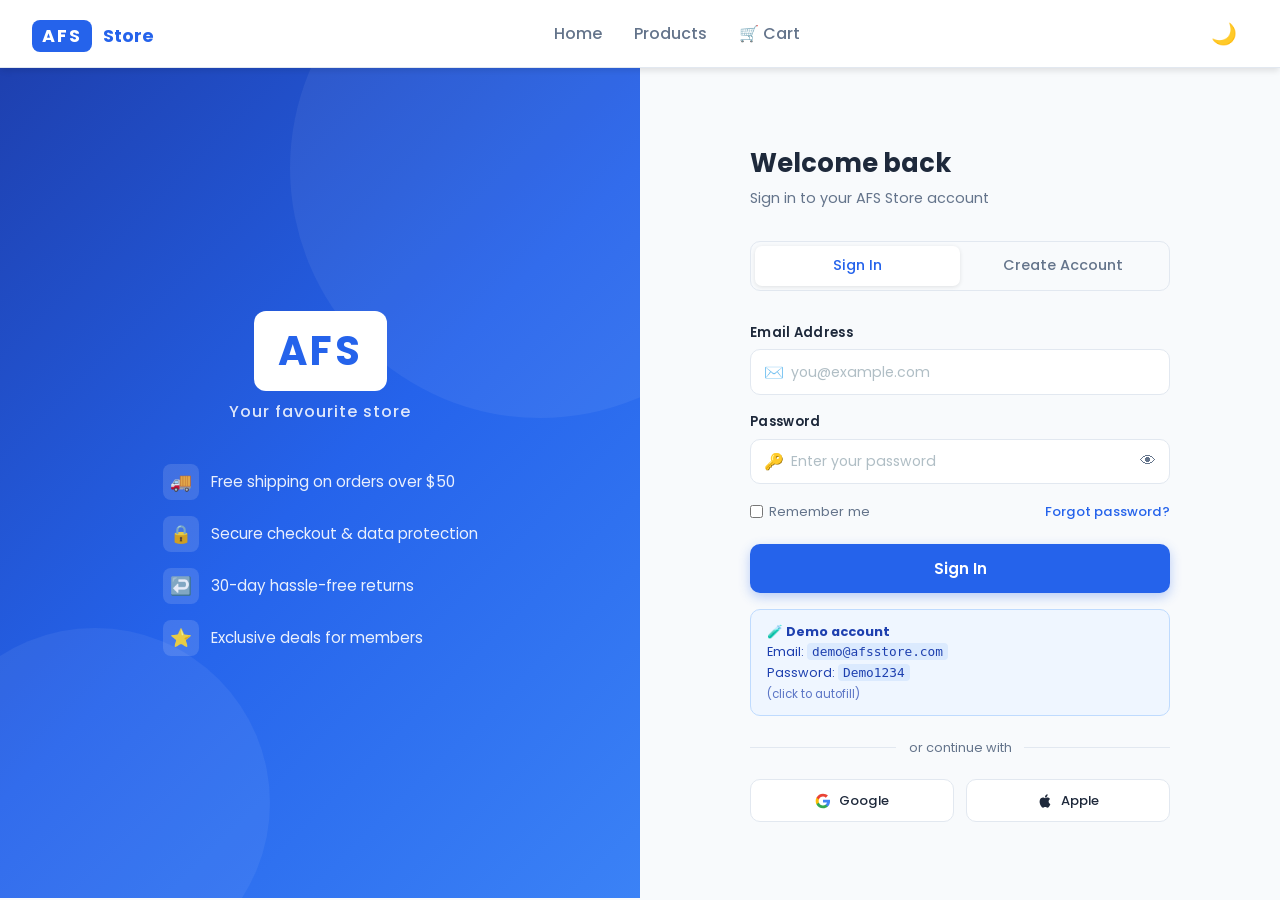
==== auth.html @ 29237c60 "feat: add auth page with login and register forms" ====
<!DOCTYPE html>
<html lang="en">
<head>
  <meta charset="UTF-8" />
  <meta name="viewport" content="width=device-width, initial-scale=1.0"/>
  <title>AFS Store — Sign In / Register</title>
  <link rel="stylesheet" href="css/style.css"/>
  <link rel="stylesheet" href="css/responsive.css"/>
  <link href="https://fonts.googleapis.com/css2?family=Poppins:wght@300;400;500;600;700&display=swap" rel="stylesheet"/>
  <style>
    /* ── Auth Page Layout ── */
    .auth-wrapper {
      min-height: calc(100vh - 70px);
      display: grid;
      grid-template-columns: 1fr 1fr;
      background: var(--background);
    }

    /* ── Left Panel ── */
    .auth-visual {
      background: linear-gradient(135deg, #1e40af 0%, #2563eb 50%, #3b82f6 100%);
      display: flex;
      flex-direction: column;
      align-items: center;
      justify-content: center;
      padding: 3rem;
      position: relative;
      overflow: hidden;
    }

    .auth-visual::before {
      content: '';
      position: absolute;
      width: 500px;
      height: 500px;
      border-radius: 50%;
      background: rgba(255,255,255,0.06);
      top: -150px;
      right: -150px;
    }

    .auth-visual::after {
      content: '';
      position: absolute;
      width: 350px;
      height: 350px;
      border-radius: 50%;
      background: rgba(255,255,255,0.06);
      bottom: -80px;
      left: -80px;
    }

    .auth-visual-content {
      position: relative;
      z-index: 1;
      text-align: center;
      color: white;
    }

    .auth-visual-logo {
      font-size: 2.5rem;
      font-weight: 700;
      letter-spacing: 3px;
      background: white;
      color: #2563eb;
      padding: 10px 24px;
      border-radius: 12px;
      display: inline-block;
      margin-bottom: 0.5rem;
    }

    .auth-visual-tagline {
      font-size: 1rem;
      font-weight: 500;
      opacity: 0.85;
      margin-bottom: 2.5rem;
      letter-spacing: 1px;
    }

    .auth-features {
      list-style: none;
      text-align: left;
      display: flex;
      flex-direction: column;
      gap: 1rem;
    }

    .auth-features li {
      display: flex;
      align-items: center;
      gap: 0.75rem;
      font-size: 0.95rem;
      opacity: 0.9;
    }

    .auth-features li span.icon {
      width: 36px;
      height: 36px;
      background: rgba(255,255,255,0.15);
      border-radius: 8px;
      display: flex;
      align-items: center;
      justify-content: center;
      font-size: 1.1rem;
      flex-shrink: 0;
    }

    /* ── Right Panel ── */
    .auth-form-panel {
      display: flex;
      align-items: center;
      justify-content: center;
      padding: 3rem 2rem;
    }

    .auth-card {
      width: 100%;
      max-width: 420px;
    }

    .auth-card h2 {
      font-size: 1.6rem;
      font-weight: 700;
      color: var(--text-primary);
      margin-bottom: 0.3rem;
    }

    .auth-card .subtitle {
      color: var(--text-secondary);
      font-size: 0.9rem;
      margin-bottom: 2rem;
    }

    /* ── Tabs ── */
    .auth-tabs {
      display: flex;
      background: var(--background);
      border-radius: 10px;
      padding: 4px;
      margin-bottom: 2rem;
      border: 1px solid var(--border);
    }

    .auth-tab {
      flex: 1;
      padding: 0.6rem 1rem;
      border: none;
      background: transparent;
      font-family: 'Poppins', sans-serif;
      font-size: 0.9rem;
      font-weight: 500;
      color: var(--text-secondary);
      cursor: pointer;
      border-radius: 7px;
      transition: all 0.2s ease;
    }

    .auth-tab.active {
      background: var(--surface);
      color: var(--primary);
      box-shadow: 0 1px 4px rgba(0,0,0,0.1);
    }

    /* ── Form ── */
    .auth-panel {
      display: none;
      animation: fadeUp 0.25s ease;
    }

    .auth-panel.active {
      display: block;
    }

    @keyframes fadeUp {
      from { opacity: 0; transform: translateY(8px); }
      to   { opacity: 1; transform: translateY(0); }
    }

    .form-row {
      display: grid;
      grid-template-columns: 1fr 1fr;
      gap: 1rem;
    }

    .form-group {
      margin-bottom: 1.1rem;
    }

    .form-group label {
      display: block;
      font-size: 0.82rem;
      font-weight: 600;
      color: var(--text-primary);
      margin-bottom: 0.4rem;
      letter-spacing: 0.3px;
    }

    .input-wrap {
      position: relative;
    }

    .input-wrap .input-icon {
      position: absolute;
      left: 0.9rem;
      top: 50%;
      transform: translateY(-50%);
      font-size: 1rem;
      pointer-events: none;
    }

    .input-wrap input {
      width: 100%;
      padding: 0.7rem 0.9rem 0.7rem 2.5rem;
      border: 1.5px solid var(--border);
      border-radius: 10px;
      font-family: 'Poppins', sans-serif;
      font-size: 0.88rem;
      color: var(--text-primary);
      background: var(--surface);
      transition: border-color 0.2s, box-shadow 0.2s;
      outline: none;
    }

    .input-wrap input:focus {
      border-color: var(--primary);
      box-shadow: 0 0 0 3px rgba(37,99,235,0.1);
    }

    .input-wrap input::placeholder {
      color: #b0bec5;
    }

    /* toggle password visibility */
    .toggle-pw {
      position: absolute;
      right: 0.9rem;
      top: 50%;
      transform: translateY(-50%);
      background: none;
      border: none;
      cursor: pointer;
      font-size: 1rem;
      color: var(--text-secondary);
      padding: 0;
      line-height: 1;
    }

    .form-options {
      display: flex;
      align-items: center;
      justify-content: space-between;
      margin-bottom: 1.4rem;
      font-size: 0.82rem;
    }

    .form-options label {
      display: flex;
      align-items: center;
      gap: 0.4rem;
      cursor: pointer;
      color: var(--text-secondary);
    }

    .form-options a {
      color: var(--primary);
      text-decoration: none;
      font-weight: 500;
    }

    .form-options a:hover {
      text-decoration: underline;
    }

    .btn-auth {
      width: 100%;
      padding: 0.8rem;
      background: var(--primary);
      color: white;
      border: none;
      border-radius: 10px;
      font-family: 'Poppins', sans-serif;
      font-size: 0.95rem;
      font-weight: 600;
      cursor: pointer;
      transition: background 0.2s, transform 0.1s, box-shadow 0.2s;
      box-shadow: 0 4px 12px rgba(37,99,235,0.3);
    }

    .btn-auth:hover {
      background: var(--primary-dark);
      box-shadow: 0 6px 18px rgba(37,99,235,0.4);
    }

    .btn-auth:active {
      transform: scale(0.98);
    }

    /* ── Divider ── */
    .divider {
      display: flex;
      align-items: center;
      gap: 0.8rem;
      margin: 1.4rem 0;
      color: var(--text-secondary);
      font-size: 0.8rem;
    }

    .divider::before,
    .divider::after {
      content: '';
      flex: 1;
      height: 1px;
      background: var(--border);
    }

    /* ── Social Buttons ── */
    .social-btns {
      display: grid;
      grid-template-columns: 1fr 1fr;
      gap: 0.75rem;
    }

    .btn-social {
      display: flex;
      align-items: center;
      justify-content: center;
      gap: 0.5rem;
      padding: 0.65rem;
      border: 1.5px solid var(--border);
      border-radius: 10px;
      background: var(--surface);
      font-family: 'Poppins', sans-serif;
      font-size: 0.82rem;
      font-weight: 500;
      color: var(--text-primary);
      cursor: pointer;
      transition: border-color 0.2s, background 0.2s;
    }

    .btn-social:hover {
      border-color: var(--primary);
      background: #eff6ff;
    }

    .btn-social img {
      width: 16px;
      height: 16px;
    }

    /* ── Terms ── */
    .terms-note {
      font-size: 0.75rem;
      color: var(--text-secondary);
      text-align: center;
      margin-top: 1.2rem;
      line-height: 1.5;
    }

    .terms-note a {
      color: var(--primary);
      text-decoration: none;
    }

    /* ── Password strength ── */
    .strength-bar {
      display: flex;
      gap: 4px;
      margin-top: 6px;
      height: 4px;
    }

    .strength-bar span {
      flex: 1;
      border-radius: 2px;
      background: var(--border);
      transition: background 0.3s;
    }

    .strength-label {
      font-size: 0.72rem;
      margin-top: 4px;
      color: var(--text-secondary);
    }

    /* ── Toast ── */
    .auth-toast {
      position: fixed;
      bottom: 2rem;
      left: 50%;
      transform: translateX(-50%) translateY(100px);
      background: var(--success);
      color: white;
      padding: 0.75rem 1.5rem;
      border-radius: 10px;
      font-size: 0.88rem;
      font-weight: 500;
      box-shadow: var(--shadow);
      transition: transform 0.35s cubic-bezier(.34,1.56,.64,1);
      z-index: 999;
      white-space: nowrap;
    }

    .auth-toast.show {
      transform: translateX(-50%) translateY(0);
    }

    /* ── Dark Mode ── */
    body.dark .auth-form-panel,
    body.dark .auth-card { background: transparent; }

    body.dark .input-wrap input {
      background: #1e293b;
      border-color: #334155;
      color: #e2e8f0;
    }

    body.dark .btn-social {
      background: #1e293b;
      border-color: #334155;
      color: #e2e8f0;
    }

    body.dark .btn-social:hover {
      background: #1e3a5f;
    }

    body.dark .auth-tabs {
      background: #1e293b;
      border-color: #334155;
    }

    body.dark .auth-tab.active {
      background: #0f172a;
    }

    /* ── Responsive ── */
    @media (max-width: 768px) {
      .auth-wrapper {
        grid-template-columns: 1fr;
      }

      .auth-visual {
        padding: 2rem;
        min-height: 200px;
      }

      .auth-features {
        display: none;
      }

      .auth-visual-tagline {
        margin-bottom: 0;
      }

      .form-row {
        grid-template-columns: 1fr;
      }
    }
  </style>
</head>

<body>
  <!-- Navbar -->
  <nav>
    <a href="index.html" class="nav-logo">
      <span style="background:#2563eb; color:white; padding:4px 10px; border-radius:8px; font-weight:700; font-size:1.1rem; letter-spacing:2px;">AFS</span>
      <span style="color:#2563eb; font-weight:700; font-size:1.1rem; margin-left:6px;">Store</span>
    </a>
    <ul class="nav-links">
      <li><a href="index.html">Home</a></li>
      <li><a href="products.html">Products</a></li>
      <li><a href="cart.html">🛒 Cart</a></li>
    </ul>
    <button class="dark-toggle" onclick="toggleDark()" style="background:none;border:none;font-size:1.3rem;cursor:pointer;">🌙</button>
  </nav>

  <div class="auth-wrapper">

    <!-- Left: Visual Panel -->
    <div class="auth-visual">
      <div class="auth-visual-content">
        <div class="auth-visual-logo">AFS</div>
        <p class="auth-visual-tagline">Your favourite store</p>
        <ul class="auth-features">
          <li>
            <span class="icon">🚚</span>
            Free shipping on orders over $50
          </li>
          <li>
            <span class="icon">🔒</span>
            Secure checkout & data protection
          </li>
          <li>
            <span class="icon">↩️</span>
            30-day hassle-free returns
          </li>
          <li>
            <span class="icon">⭐</span>
            Exclusive deals for members
          </li>
        </ul>
      </div>
    </div>

    <!-- Right: Form Panel -->
    <div class="auth-form-panel">
      <div class="auth-card">
        <h2 id="panel-title">Welcome back</h2>
        <p class="subtitle" id="panel-subtitle">Sign in to your AFS Store account</p>

        <!-- Tabs -->
        <div class="auth-tabs">
          <button class="auth-tab active" onclick="switchTab('login')">Sign In</button>
          <button class="auth-tab" onclick="switchTab('register')">Create Account</button>
        </div>

        <!-- ── Login Panel ── -->
        <div class="auth-panel active" id="panel-login">
          <div class="form-group">
            <label>Email Address</label>
            <div class="input-wrap">
              <span class="input-icon">✉️</span>
              <input type="email" id="login-email" placeholder="you@example.com" autocomplete="email"/>
            </div>
          </div>

          <div class="form-group">
            <label>Password</label>
            <div class="input-wrap">
              <span class="input-icon">🔑</span>
              <input type="password" id="login-password" placeholder="Enter your password" autocomplete="current-password"/>
              <button class="toggle-pw" onclick="togglePassword('login-password', this)" type="button">👁</button>
            </div>
          </div>

          <div class="form-options">
            <label>
              <input type="checkbox" style="accent-color: var(--primary);"/>
              Remember me
            </label>
            <a href="#">Forgot password?</a>
          </div>

          <button class="btn-auth" onclick="handleLogin()">Sign In</button>

          <!-- Demo hint -->
          <div style="margin-top:1rem; padding:0.75rem 1rem; background:#eff6ff; border:1px solid #bfdbfe; border-radius:10px; font-size:0.8rem; color:#1e40af; line-height:1.6;">
            <strong>🧪 Demo account</strong><br/>
            Email: <code onclick="document.getElementById('login-email').value='demo@afsstore.com'" style="cursor:pointer; background:#dbeafe; padding:1px 5px; border-radius:4px;">demo@afsstore.com</code><br/>
            Password: <code onclick="document.getElementById('login-password').value='Demo1234'" style="cursor:pointer; background:#dbeafe; padding:1px 5px; border-radius:4px;">Demo1234</code>
            <span style="font-size:0.72rem; opacity:0.7; display:block; margin-top:2px;">(click to autofill)</span>
          </div>

          <div class="divider">or continue with</div>

          <div class="social-btns">
            <button class="btn-social" onclick="showToast('Google login coming soon!')">
              <svg width="16" height="16" viewBox="0 0 24 24"><path fill="#4285F4" d="M22.56 12.25c0-.78-.07-1.53-.2-2.25H12v4.26h5.92c-.26 1.37-1.04 2.53-2.21 3.31v2.77h3.57c2.08-1.92 3.28-4.74 3.28-8.09z"/><path fill="#34A853" d="M12 23c2.97 0 5.46-.98 7.28-2.66l-3.57-2.77c-.98.66-2.23 1.06-3.71 1.06-2.86 0-5.29-1.93-6.16-4.53H2.18v2.84C3.99 20.53 7.7 23 12 23z"/><path fill="#FBBC05" d="M5.84 14.09c-.22-.66-.35-1.36-.35-2.09s.13-1.43.35-2.09V7.07H2.18C1.43 8.55 1 10.22 1 12s.43 3.45 1.18 4.93l3.66-2.84z"/><path fill="#EA4335" d="M12 5.38c1.62 0 3.06.56 4.21 1.64l3.15-3.15C17.45 2.09 14.97 1 12 1 7.7 1 3.99 3.47 2.18 7.07l3.66 2.84c.87-2.6 3.3-4.53 6.16-4.53z"/></svg>
              Google
            </button>
            <button class="btn-social" onclick="showToast('Apple login coming soon!')">
              <svg width="16" height="16" viewBox="0 0 24 24" fill="currentColor"><path d="M18.71 19.5c-.83 1.24-1.71 2.45-3.05 2.47-1.34.03-1.77-.79-3.29-.79-1.53 0-2 .77-3.27.82-1.31.05-2.3-1.32-3.14-2.53C4.25 17 2.94 12.45 4.7 9.39c.87-1.52 2.43-2.48 4.12-2.51 1.28-.02 2.5.87 3.29.87.78 0 2.26-1.07 3.8-.91.65.03 2.47.26 3.64 1.98-.09.06-2.17 1.28-2.15 3.81.03 3.02 2.65 4.03 2.68 4.04-.03.07-.42 1.44-1.38 2.83M13 3.5c.73-.83 1.94-1.46 2.94-1.5.13 1.17-.34 2.35-1.04 3.19-.69.85-1.83 1.51-2.95 1.42-.15-1.15.41-2.35 1.05-3.11z"/></svg>
              Apple
            </button>
          </div>
        </div>

        <!-- ── Register Panel ── -->
        <div class="auth-panel" id="panel-register">
          <div class="form-row">
            <div class="form-group">
              <label>First Name</label>
              <div class="input-wrap">
                <span class="input-icon">👤</span>
                <input type="text" id="reg-firstname" placeholder="John" autocomplete="given-name"/>
              </div>
            </div>
            <div class="form-group">
              <label>Last Name</label>
              <div class="input-wrap">
                <span class="input-icon">👤</span>
                <input type="text" id="reg-lastname" placeholder="Doe" autocomplete="family-name"/>
              </div>
            </div>
          </div>

          <div class="form-group">
            <label>Email Address</label>
            <div class="input-wrap">
              <span class="input-icon">✉️</span>
              <input type="email" id="reg-email" placeholder="you@example.com" autocomplete="email"/>
            </div>
          </div>

          <div class="form-group">
            <label>Password</label>
            <div class="input-wrap">
              <span class="input-icon">🔑</span>
              <input type="password" id="reg-password" placeholder="At least 8 characters" oninput="checkStrength(this.value)" autocomplete="new-password"/>
              <button class="toggle-pw" onclick="togglePassword('reg-password', this)" type="button">👁</button>
            </div>
            <div class="strength-bar">
              <span id="s1"></span><span id="s2"></span><span id="s3"></span><span id="s4"></span>
            </div>
            <div class="strength-label" id="strength-label"></div>
          </div>

          <div class="form-group">
            <label>Confirm Password</label>
            <div class="input-wrap">
              <span class="input-icon">🔐</span>
              <input type="password" id="reg-confirm" placeholder="Repeat your password" autocomplete="new-password"/>
              <button class="toggle-pw" onclick="togglePassword('reg-confirm', this)" type="button">👁</button>
            </div>
          </div>

          <button class="btn-auth" onclick="handleRegister()">Create Account</button>

          <p class="terms-note">
            By creating an account you agree to our
            <a href="#">Terms of Service</a> and <a href="#">Privacy Policy</a>.
          </p>
        </div>

      </div>
    </div>
  </div>

  <!-- Toast -->
  <div class="auth-toast" id="auth-toast"></div>

  <script>
    // ── Dark mode ──
    function toggleDark() {
      document.body.classList.toggle('dark');
      const btn = document.querySelector('.dark-toggle');
      btn.textContent = document.body.classList.contains('dark') ? '☀️' : '🌙';
      localStorage.setItem('darkMode', document.body.classList.contains('dark'));
    }
    if (localStorage.getItem('darkMode') === 'true') {
      document.body.classList.add('dark');
      document.querySelector('.dark-toggle').textContent = '☀️';
    }

    // ── Tab switching ──
    function switchTab(tab) {
      document.querySelectorAll('.auth-tab').forEach((t, i) => {
        t.classList.toggle('active', (i === 0) === (tab === 'login'));
      });
      document.getElementById('panel-login').classList.toggle('active', tab === 'login');
      document.getElementById('panel-register').classList.toggle('active', tab === 'register');
      document.getElementById('panel-title').textContent = tab === 'login' ? 'Welcome back' : 'Create account';
      document.getElementById('panel-subtitle').textContent = tab === 'login'
        ? 'Sign in to your AFS Store account'
        : 'Join thousands of happy shoppers';
    }

    // ── Toggle password visibility ──
    function togglePassword(inputId, btn) {
      const input = document.getElementById(inputId);
      const isHidden = input.type === 'password';
      input.type = isHidden ? 'text' : 'password';
      btn.textContent = isHidden ? '🙈' : '👁';
    }

    // ── Password strength ──
    function checkStrength(val) {
      const bars = [document.getElementById('s1'), document.getElementById('s2'),
                    document.getElementById('s3'), document.getElementById('s4')];
      const label = document.getElementById('strength-label');
      bars.forEach(b => b.style.background = 'var(--border)');

      let score = 0;
      if (val.length >= 8)           score++;
      if (/[A-Z]/.test(val))         score++;
      if (/[0-9]/.test(val))         score++;
      if (/[^A-Za-z0-9]/.test(val))  score++;

      const colors = ['#ef4444','#f59e0b','#3b82f6','#10b981'];
      const labels = ['Weak','Fair','Good','Strong'];
      for (let i = 0; i < score; i++) bars[i].style.background = colors[score - 1];
      label.textContent = val.length ? labels[score - 1] || '' : '';
      label.style.color = score > 0 ? colors[score - 1] : 'var(--text-secondary)';
    }

    // ── Demo credentials ──
    const DEMO_USER = { email: 'demo@afsstore.com', password: 'Demo1234' };

    // ── Login handler ──
    function handleLogin() {
      const email = document.getElementById('login-email').value.trim();
      const password = document.getElementById('login-password').value;
      if (!email || !password) { showToast('Please fill in all fields.', 'error'); return; }
      if (!email.includes('@')) { showToast('Please enter a valid email.', 'error'); return; }
      if (email !== DEMO_USER.email || password !== DEMO_USER.password) {
        showToast('❌ Invalid email or password.', 'error'); return;
      }
      showToast('✅ Signed in successfully! Redirecting…');
      setTimeout(() => window.location.href = 'index.html', 1800);
    }

    // ── Register handler ──
    function handleRegister() {
      const first    = document.getElementById('reg-firstname').value.trim();
      const last     = document.getElementById('reg-lastname').value.trim();
      const email    = document.getElementById('reg-email').value.trim();
      const password = document.getElementById('reg-password').value;
      const confirm  = document.getElementById('reg-confirm').value;
      if (!first || !last || !email || !password || !confirm) { showToast('Please fill in all fields.', 'error'); return; }
      if (!email.includes('@')) { showToast('Please enter a valid email.', 'error'); return; }
      if (password.length < 8) { showToast('Password must be at least 8 characters.', 'error'); return; }
      if (password !== confirm) { showToast('Passwords do not match.', 'error'); return; }
      showToast(`🎉 Welcome, ${first}! Account created.`);
      setTimeout(() => window.location.href = 'index.html', 1800);
    }

    // ── Toast ──
    function showToast(msg, type = 'success') {
      const t = document.getElementById('auth-toast');
      t.textContent = msg;
      t.style.background = type === 'error' ? 'var(--danger)' : 'var(--success)';
      t.classList.add('show');
      setTimeout(() => t.classList.remove('show'), 2800);
    }
  </script>
</body>
</html>
---- css/style.css ----
@import url('https://fonts.googleapis.com/css2?family=Poppins:wght@300;400;500;600;700&display=swap');

* {
  margin: 0;
  padding: 0;
  box-sizing: border-box;
}

:root {
  --primary: #2563eb;
  --primary-dark: #1d4ed8;
  --secondary: #f59e0b;
  --background: #f8fafc;
  --surface: #ffffff;
  --text-primary: #1e293b;
  --text-secondary: #64748b;
  --border: #e2e8f0;
  --success: #10b981;
  --danger: #ef4444;
  --shadow: 0 4px 6px -1px rgba(0,0,0,0.1);
  --radius: 12px;
}

body {
  font-family: 'Poppins', sans-serif;
  background: var(--background);
  color: var(--text-primary);
}

/* ── Navbar ── */
nav {
  background: var(--surface);
  border-bottom: 1px solid var(--border);
  padding: 1rem 2rem;
  display: flex;
  align-items: center;
  justify-content: space-between;
  position: sticky;
  top: 0;
  z-index: 100;
  box-shadow: var(--shadow);
}

.nav-logo {
  font-size: 1.5rem;
  font-weight: 700;
  color: var(--primary);
  text-decoration: none;
}

.nav-links {
  display: flex;
  gap: 2rem;
  list-style: none;
}

.nav-links a {
  text-decoration: none;
  color: var(--text-secondary);
  font-weight: 500;
  transition: color 0.2s;
}

.nav-links a:hover {
  color: var(--primary);
}

.nav-links a.active {
  color: var(--primary);
  font-weight: 600;
}

.nav-right {
  display: flex;
  align-items: center;
  gap: 1rem;
}

.cart-icon {
  position: relative;
  cursor: pointer;
  font-size: 1.4rem;
  color: var(--text-primary);
  text-decoration: none;
}

.cart-count {
  position: absolute;
  top: -8px;
  right: -8px;
  background: var(--danger);
  color: white;
  font-size: 0.65rem;
  font-weight: 700;
  width: 18px;
  height: 18px;
  border-radius: 50%;
  display: flex;
  align-items: center;
  justify-content: center;
}

/* ── Hero ── */
.hero {
  background: linear-gradient(135deg, var(--primary) 0%, var(--primary-dark) 100%);
  color: white;
  padding: 5rem 2rem;
  text-align: center;
}

.hero h1 {
  font-size: 3rem;
  font-weight: 700;
  margin-bottom: 1rem;
}

.hero p {
  font-size: 1.2rem;
  opacity: 0.9;
  margin-bottom: 2rem;
}

/* ── Buttons ── */
.btn {
  display: inline-block;
  padding: 0.75rem 2rem;
  border-radius: var(--radius);
  font-weight: 600;
  font-size: 1rem;
  cursor: pointer;
  border: none;
  transition: all 0.2s;
  text-decoration: none;
}

.btn-primary {
  background: var(--secondary);
  color: white;
}

.btn-primary:hover {
  background: #d97706;
  transform: translateY(-2px);
}

.btn-outline {
  background: transparent;
  color: white;
  border: 2px solid white;
  margin-left: 1rem;
}

.btn-outline:hover {
  background: white;
  color: var(--primary);
}

/* ── Product Card ── */
.product-card {
  background: var(--surface);
  border-radius: var(--radius);
  border: 1px solid var(--border);
  overflow: hidden;
  transition: transform 0.2s, box-shadow 0.2s;
  animation: fadeIn 0.4s ease forwards;
}

.product-card:hover {
  transform: translateY(-4px);
  box-shadow: 0 12px 24px rgba(0,0,0,0.12);
}

.product-card img {
  width: 100%;
  height: 200px;
  object-fit: cover;
}

.product-info {
  padding: 1rem;
}

.product-name {
  font-weight: 600;
  font-size: 0.95rem;
  margin-bottom: 0.25rem;
}

.product-desc {
  font-size: 0.8rem;
  color: var(--text-secondary);
  margin-bottom: 0.75rem;
}

.product-footer {
  display: flex;
  align-items: center;
  justify-content: space-between;
}

.product-price {
  font-size: 1.1rem;
  font-weight: 700;
  color: var(--primary);
}

.btn-add {
  background: var(--primary);
  color: white;
  border: none;
  padding: 0.4rem 1rem;
  border-radius: 8px;
  font-size: 0.85rem;
  font-weight: 600;
  cursor: pointer;
  transition: background 0.2s;
}

.btn-add:hover {
  background: var(--primary-dark);
}

/* ── Toast ── */
.toast {
  position: fixed;
  bottom: 2rem;
  right: 2rem;
  background: var(--success);
  color: white;
  padding: 0.75rem 1.5rem;
  border-radius: var(--radius);
  font-weight: 500;
  opacity: 0;
  transform: translateY(20px);
  transition: all 0.3s;
  z-index: 999;
}

.toast.show {
  opacity: 1;
  transform: translateY(0);
}

/* ── Footer ── */
footer {
  background: var(--text-primary);
  color: white;
  text-align: center;
  padding: 2rem;
  margin-top: 4rem;
  font-size: 0.9rem;
  opacity: 0.9;
}

/* ── Animations ── */
html {
  scroll-behavior: smooth;
}

@keyframes fadeIn {
  from { opacity: 0; transform: translateY(20px); }
  to   { opacity: 1; transform: translateY(0); }
}

/* ── Hamburger Menu ── */
.hamburger {
  display: none;
  flex-direction: column;
  gap: 5px;
  cursor: pointer;
  background: none;
  border: none;
  padding: 0.25rem;
}

.hamburger span {
  display: block;
  width: 24px;
  height: 2px;
  background: var(--text-primary);
  border-radius: 2px;
  transition: all 0.3s;
}

@media (max-width: 768px) {
  .hamburger {
    display: flex;
  }

  .nav-links {
    display: none;
    position: absolute;
    top: 64px;
    left: 0;
    right: 0;
    background: var(--surface);
    flex-direction: column;
    padding: 1rem 2rem;
    border-bottom: 1px solid var(--border);
    box-shadow: var(--shadow);
    gap: 1rem;
    z-index: 99;
  }

  .nav-links.open {
    display: flex;
  }
}
/* ── Dark Mode ── */
body.dark {
  --primary: #60a5fa;
  --primary-dark: #3b82f6;
  --background: #0f172a;
  --surface: #1e293b;
  --text-primary: #f1f5f9;
  --text-secondary: #94a3b8;
  --border: #334155;
  --shadow: 0 4px 6px -1px rgba(0,0,0,0.4);
}

/* Dark mode toggle button */
.dark-toggle {
  background: none;
  border: 1px solid var(--border);
  color: var(--text-primary);
  padding: 0.3rem 0.7rem;
  border-radius: 8px;
  cursor: pointer;
  font-size: 1rem;
  transition: all 0.2s;
}

.dark-toggle:hover {
  background: var(--border);
}
---- css/responsive.css ----
/* ── Responsive CSS ──
   Mobile-first media queries for all screen sizes */

/* ── Tablet (max 768px) ── */
@media (max-width: 768px) {

  /* Hide nav links on tablet and mobile */
  .nav-links {
    display: none;
  }

  /* Hero section smaller on mobile */
  .hero h1 {
    font-size: 2rem;
  }

  .hero p {
    font-size: 1rem;
  }

  /* Stack hero buttons vertically */
  .btn-outline {
    margin-left: 0;
    margin-top: 0.5rem;
  }
}

/* ── Mobile (max 480px) ── */
@media (max-width: 480px) {

  /* Smaller navbar padding */
  nav {
    padding: 0.75rem 1rem;
  }

  /* Smaller logo */
  .nav-logo {
    font-size: 1.2rem;
  }

  /* Hero full padding adjustment */
  .hero {
    padding: 3rem 1rem;
  }

  .hero h1 {
    font-size: 1.6rem;
  }

  /* Single column product grid on mobile */
  #product-grid {
    grid-template-columns: 1fr 1fr;
  }

  /* Full width buttons on mobile */
  .btn {
    display: block;
    width: 100%;
    text-align: center;
    margin-left: 0;
    margin-top: 0.5rem;
  }

  /* Cart items stack on mobile */
  .cart-item-card {
    flex-direction: column;
    align-items: flex-start;
  }
}
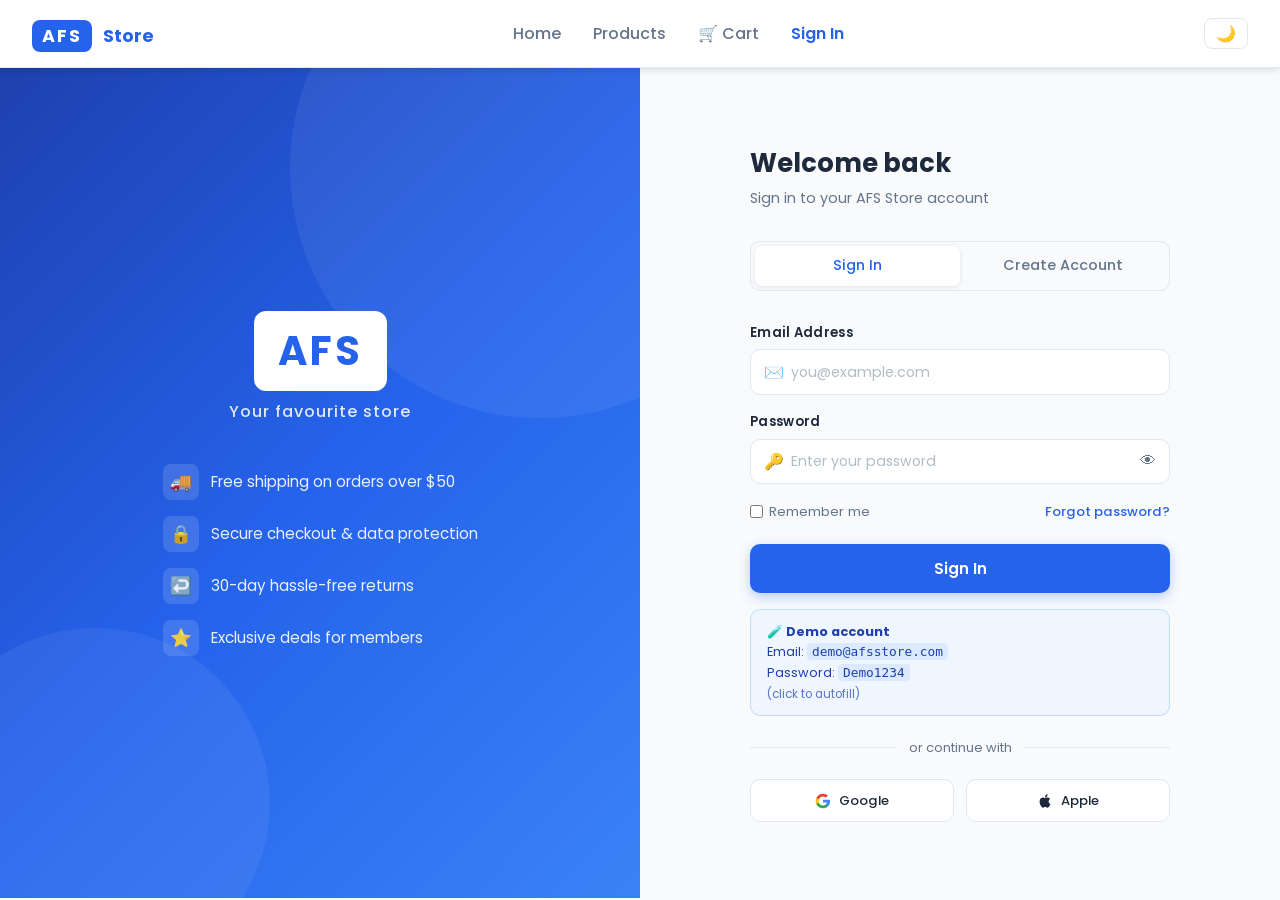
==== commit 2552285d: "refactor(auth): split inline styles and scripts into auth.js and style.css" ====
--- a/auth.html
+++ b/auth.html
@@ -6,460 +6,9 @@
   <title>AFS Store — Sign In / Register</title>
   <link rel="stylesheet" href="css/style.css"/>
   <link rel="stylesheet" href="css/responsive.css"/>
-  <link href="https://fonts.googleapis.com/css2?family=Poppins:wght@300;400;500;600;700&display=swap" rel="stylesheet"/>
-  <style>
-    /* ── Auth Page Layout ── */
-    .auth-wrapper {
-      min-height: calc(100vh - 70px);
-      display: grid;
-      grid-template-columns: 1fr 1fr;
-      background: var(--background);
-    }
+</head>
+<body>
 
-    /* ── Left Panel ── */
-    .auth-visual {
-      background: linear-gradient(135deg, #1e40af 0%, #2563eb 50%, #3b82f6 100%);
-      display: flex;
-      flex-direction: column;
-      align-items: center;
-      justify-content: center;
-      padding: 3rem;
-      position: relative;
-      overflow: hidden;
-    }
-
-    .auth-visual::before {
-      content: '';
-      position: absolute;
-      width: 500px;
-      height: 500px;
-      border-radius: 50%;
-      background: rgba(255,255,255,0.06);
-      top: -150px;
-      right: -150px;
-    }
-
-    .auth-visual::after {
-      content: '';
-      position: absolute;
-      width: 350px;
-      height: 350px;
-      border-radius: 50%;
-      background: rgba(255,255,255,0.06);
-      bottom: -80px;
-      left: -80px;
-    }
-
-    .auth-visual-content {
-      position: relative;
-      z-index: 1;
-      text-align: center;
-      color: white;
-    }
-
-    .auth-visual-logo {
-      font-size: 2.5rem;
-      font-weight: 700;
-      letter-spacing: 3px;
-      background: white;
-      color: #2563eb;
-      padding: 10px 24px;
-      border-radius: 12px;
-      display: inline-block;
-      margin-bottom: 0.5rem;
-    }
-
-    .auth-visual-tagline {
-      font-size: 1rem;
-      font-weight: 500;
-      opacity: 0.85;
-      margin-bottom: 2.5rem;
-      letter-spacing: 1px;
-    }
-
-    .auth-features {
-      list-style: none;
-      text-align: left;
-      display: flex;
-      flex-direction: column;
-      gap: 1rem;
-    }
-
-    .auth-features li {
-      display: flex;
-      align-items: center;
-      gap: 0.75rem;
-      font-size: 0.95rem;
-      opacity: 0.9;
-    }
-
-    .auth-features li span.icon {
-      width: 36px;
-      height: 36px;
-      background: rgba(255,255,255,0.15);
-      border-radius: 8px;
-      display: flex;
-      align-items: center;
-      justify-content: center;
-      font-size: 1.1rem;
-      flex-shrink: 0;
-    }
-
-    /* ── Right Panel ── */
-    .auth-form-panel {
-      display: flex;
-      align-items: center;
-      justify-content: center;
-      padding: 3rem 2rem;
-    }
-
-    .auth-card {
-      width: 100%;
-      max-width: 420px;
-    }
-
-    .auth-card h2 {
-      font-size: 1.6rem;
-      font-weight: 700;
-      color: var(--text-primary);
-      margin-bottom: 0.3rem;
-    }
-
-    .auth-card .subtitle {
-      color: var(--text-secondary);
-      font-size: 0.9rem;
-      margin-bottom: 2rem;
-    }
-
-    /* ── Tabs ── */
-    .auth-tabs {
-      display: flex;
-      background: var(--background);
-      border-radius: 10px;
-      padding: 4px;
-      margin-bottom: 2rem;
-      border: 1px solid var(--border);
-    }
-
-    .auth-tab {
-      flex: 1;
-      padding: 0.6rem 1rem;
-      border: none;
-      background: transparent;
-      font-family: 'Poppins', sans-serif;
-      font-size: 0.9rem;
-      font-weight: 500;
-      color: var(--text-secondary);
-      cursor: pointer;
-      border-radius: 7px;
-      transition: all 0.2s ease;
-    }
-
-    .auth-tab.active {
-      background: var(--surface);
-      color: var(--primary);
-      box-shadow: 0 1px 4px rgba(0,0,0,0.1);
-    }
-
-    /* ── Form ── */
-    .auth-panel {
-      display: none;
-      animation: fadeUp 0.25s ease;
-    }
-
-    .auth-panel.active {
-      display: block;
-    }
-
-    @keyframes fadeUp {
-      from { opacity: 0; transform: translateY(8px); }
-      to   { opacity: 1; transform: translateY(0); }
-    }
-
-    .form-row {
-      display: grid;
-      grid-template-columns: 1fr 1fr;
-      gap: 1rem;
-    }
-
-    .form-group {
-      margin-bottom: 1.1rem;
-    }
-
-    .form-group label {
-      display: block;
-      font-size: 0.82rem;
-      font-weight: 600;
-      color: var(--text-primary);
-      margin-bottom: 0.4rem;
-      letter-spacing: 0.3px;
-    }
-
-    .input-wrap {
-      position: relative;
-    }
-
-    .input-wrap .input-icon {
-      position: absolute;
-      left: 0.9rem;
-      top: 50%;
-      transform: translateY(-50%);
-      font-size: 1rem;
-      pointer-events: none;
-    }
-
-    .input-wrap input {
-      width: 100%;
-      padding: 0.7rem 0.9rem 0.7rem 2.5rem;
-      border: 1.5px solid var(--border);
-      border-radius: 10px;
-      font-family: 'Poppins', sans-serif;
-      font-size: 0.88rem;
-      color: var(--text-primary);
-      background: var(--surface);
-      transition: border-color 0.2s, box-shadow 0.2s;
-      outline: none;
-    }
-
-    .input-wrap input:focus {
-      border-color: var(--primary);
-      box-shadow: 0 0 0 3px rgba(37,99,235,0.1);
-    }
-
-    .input-wrap input::placeholder {
-      color: #b0bec5;
-    }
-
-    /* toggle password visibility */
-    .toggle-pw {
-      position: absolute;
-      right: 0.9rem;
-      top: 50%;
-      transform: translateY(-50%);
-      background: none;
-      border: none;
-      cursor: pointer;
-      font-size: 1rem;
-      color: var(--text-secondary);
-      padding: 0;
-      line-height: 1;
-    }
-
-    .form-options {
-      display: flex;
-      align-items: center;
-      justify-content: space-between;
-      margin-bottom: 1.4rem;
-      font-size: 0.82rem;
-    }
-
-    .form-options label {
-      display: flex;
-      align-items: center;
-      gap: 0.4rem;
-      cursor: pointer;
-      color: var(--text-secondary);
-    }
-
-    .form-options a {
-      color: var(--primary);
-      text-decoration: none;
-      font-weight: 500;
-    }
-
-    .form-options a:hover {
-      text-decoration: underline;
-    }
-
-    .btn-auth {
-      width: 100%;
-      padding: 0.8rem;
-      background: var(--primary);
-      color: white;
-      border: none;
-      border-radius: 10px;
-      font-family: 'Poppins', sans-serif;
-      font-size: 0.95rem;
-      font-weight: 600;
-      cursor: pointer;
-      transition: background 0.2s, transform 0.1s, box-shadow 0.2s;
-      box-shadow: 0 4px 12px rgba(37,99,235,0.3);
-    }
-
-    .btn-auth:hover {
-      background: var(--primary-dark);
-      box-shadow: 0 6px 18px rgba(37,99,235,0.4);
-    }
-
-    .btn-auth:active {
-      transform: scale(0.98);
-    }
-
-    /* ── Divider ── */
-    .divider {
-      display: flex;
-      align-items: center;
-      gap: 0.8rem;
-      margin: 1.4rem 0;
-      color: var(--text-secondary);
-      font-size: 0.8rem;
-    }
-
-    .divider::before,
-    .divider::after {
-      content: '';
-      flex: 1;
-      height: 1px;
-      background: var(--border);
-    }
-
-    /* ── Social Buttons ── */
-    .social-btns {
-      display: grid;
-      grid-template-columns: 1fr 1fr;
-      gap: 0.75rem;
-    }
-
-    .btn-social {
-      display: flex;
-      align-items: center;
-      justify-content: center;
-      gap: 0.5rem;
-      padding: 0.65rem;
-      border: 1.5px solid var(--border);
-      border-radius: 10px;
-      background: var(--surface);
-      font-family: 'Poppins', sans-serif;
-      font-size: 0.82rem;
-      font-weight: 500;
-      color: var(--text-primary);
-      cursor: pointer;
-      transition: border-color 0.2s, background 0.2s;
-    }
-
-    .btn-social:hover {
-      border-color: var(--primary);
-      background: #eff6ff;
-    }
-
-    .btn-social img {
-      width: 16px;
-      height: 16px;
-    }
-
-    /* ── Terms ── */
-    .terms-note {
-      font-size: 0.75rem;
-      color: var(--text-secondary);
-      text-align: center;
-      margin-top: 1.2rem;
-      line-height: 1.5;
-    }
-
-    .terms-note a {
-      color: var(--primary);
-      text-decoration: none;
-    }
-
-    /* ── Password strength ── */
-    .strength-bar {
-      display: flex;
-      gap: 4px;
-      margin-top: 6px;
-      height: 4px;
-    }
-
-    .strength-bar span {
-      flex: 1;
-      border-radius: 2px;
-      background: var(--border);
-      transition: background 0.3s;
-    }
-
-    .strength-label {
-      font-size: 0.72rem;
-      margin-top: 4px;
-      color: var(--text-secondary);
-    }
-
-    /* ── Toast ── */
-    .auth-toast {
-      position: fixed;
-      bottom: 2rem;
-      left: 50%;
-      transform: translateX(-50%) translateY(100px);
-      background: var(--success);
-      color: white;
-      padding: 0.75rem 1.5rem;
-      border-radius: 10px;
-      font-size: 0.88rem;
-      font-weight: 500;
-      box-shadow: var(--shadow);
-      transition: transform 0.35s cubic-bezier(.34,1.56,.64,1);
-      z-index: 999;
-      white-space: nowrap;
-    }
-
-    .auth-toast.show {
-      transform: translateX(-50%) translateY(0);
-    }
-
-    /* ── Dark Mode ── */
-    body.dark .auth-form-panel,
-    body.dark .auth-card { background: transparent; }
-
-    body.dark .input-wrap input {
-      background: #1e293b;
-      border-color: #334155;
-      color: #e2e8f0;
-    }
-
-    body.dark .btn-social {
-      background: #1e293b;
-      border-color: #334155;
-      color: #e2e8f0;
-    }
-
-    body.dark .btn-social:hover {
-      background: #1e3a5f;
-    }
-
-    body.dark .auth-tabs {
-      background: #1e293b;
-      border-color: #334155;
-    }
-
-    body.dark .auth-tab.active {
-      background: #0f172a;
-    }
-
-    /* ── Responsive ── */
-    @media (max-width: 768px) {
-      .auth-wrapper {
-        grid-template-columns: 1fr;
-      }
-
-      .auth-visual {
-        padding: 2rem;
-        min-height: 200px;
-      }
-
-      .auth-features {
-        display: none;
-      }
-
-      .auth-visual-tagline {
-        margin-bottom: 0;
-      }
-
-      .form-row {
-        grid-template-columns: 1fr;
-      }
-    }
-  </style>
-</head>
-
-<body>
   <!-- Navbar -->
   <nav>
     <a href="index.html" class="nav-logo">
@@ -470,8 +19,9 @@
       <li><a href="index.html">Home</a></li>
       <li><a href="products.html">Products</a></li>
       <li><a href="cart.html">🛒 Cart</a></li>
+      <li><a href="auth.html" class="active">Sign In</a></li>
     </ul>
-    <button class="dark-toggle" onclick="toggleDark()" style="background:none;border:none;font-size:1.3rem;cursor:pointer;">🌙</button>
+    <button class="dark-toggle" onclick="toggleDark()">🌙</button>
   </nav>
 
   <div class="auth-wrapper">
@@ -482,22 +32,10 @@
         <div class="auth-visual-logo">AFS</div>
         <p class="auth-visual-tagline">Your favourite store</p>
         <ul class="auth-features">
-          <li>
-            <span class="icon">🚚</span>
-            Free shipping on orders over $50
-          </li>
-          <li>
-            <span class="icon">🔒</span>
-            Secure checkout & data protection
-          </li>
-          <li>
-            <span class="icon">↩️</span>
-            30-day hassle-free returns
-          </li>
-          <li>
-            <span class="icon">⭐</span>
-            Exclusive deals for members
-          </li>
+          <li><span class="icon">🚚</span> Free shipping on orders over $50</li>
+          <li><span class="icon">🔒</span> Secure checkout & data protection</li>
+          <li><span class="icon">↩️</span> 30-day hassle-free returns</li>
+          <li><span class="icon">⭐</span> Exclusive deals for members</li>
         </ul>
       </div>
     </div>
@@ -544,11 +82,11 @@
           <button class="btn-auth" onclick="handleLogin()">Sign In</button>
 
           <!-- Demo hint -->
-          <div style="margin-top:1rem; padding:0.75rem 1rem; background:#eff6ff; border:1px solid #bfdbfe; border-radius:10px; font-size:0.8rem; color:#1e40af; line-height:1.6;">
+          <div class="demo-hint">
             <strong>🧪 Demo account</strong><br/>
-            Email: <code onclick="document.getElementById('login-email').value='demo@afsstore.com'" style="cursor:pointer; background:#dbeafe; padding:1px 5px; border-radius:4px;">demo@afsstore.com</code><br/>
-            Password: <code onclick="document.getElementById('login-password').value='Demo1234'" style="cursor:pointer; background:#dbeafe; padding:1px 5px; border-radius:4px;">Demo1234</code>
-            <span style="font-size:0.72rem; opacity:0.7; display:block; margin-top:2px;">(click to autofill)</span>
+            Email: <code onclick="document.getElementById('login-email').value='demo@afsstore.com'">demo@afsstore.com</code><br/>
+            Password: <code onclick="document.getElementById('login-password').value='Demo1234'">Demo1234</code>
+            <span>(click to autofill)</span>
           </div>
 
           <div class="divider">or continue with</div>
@@ -629,99 +167,6 @@
   <!-- Toast -->
   <div class="auth-toast" id="auth-toast"></div>
 
-  <script>
-    // ── Dark mode ──
-    function toggleDark() {
-      document.body.classList.toggle('dark');
-      const btn = document.querySelector('.dark-toggle');
-      btn.textContent = document.body.classList.contains('dark') ? '☀️' : '🌙';
-      localStorage.setItem('darkMode', document.body.classList.contains('dark'));
-    }
-    if (localStorage.getItem('darkMode') === 'true') {
-      document.body.classList.add('dark');
-      document.querySelector('.dark-toggle').textContent = '☀️';
-    }
-
-    // ── Tab switching ──
-    function switchTab(tab) {
-      document.querySelectorAll('.auth-tab').forEach((t, i) => {
-        t.classList.toggle('active', (i === 0) === (tab === 'login'));
-      });
-      document.getElementById('panel-login').classList.toggle('active', tab === 'login');
-      document.getElementById('panel-register').classList.toggle('active', tab === 'register');
-      document.getElementById('panel-title').textContent = tab === 'login' ? 'Welcome back' : 'Create account';
-      document.getElementById('panel-subtitle').textContent = tab === 'login'
-        ? 'Sign in to your AFS Store account'
-        : 'Join thousands of happy shoppers';
-    }
-
-    // ── Toggle password visibility ──
-    function togglePassword(inputId, btn) {
-      const input = document.getElementById(inputId);
-      const isHidden = input.type === 'password';
-      input.type = isHidden ? 'text' : 'password';
-      btn.textContent = isHidden ? '🙈' : '👁';
-    }
-
-    // ── Password strength ──
-    function checkStrength(val) {
-      const bars = [document.getElementById('s1'), document.getElementById('s2'),
-                    document.getElementById('s3'), document.getElementById('s4')];
-      const label = document.getElementById('strength-label');
-      bars.forEach(b => b.style.background = 'var(--border)');
-
-      let score = 0;
-      if (val.length >= 8)           score++;
-      if (/[A-Z]/.test(val))         score++;
-      if (/[0-9]/.test(val))         score++;
-      if (/[^A-Za-z0-9]/.test(val))  score++;
-
-      const colors = ['#ef4444','#f59e0b','#3b82f6','#10b981'];
-      const labels = ['Weak','Fair','Good','Strong'];
-      for (let i = 0; i < score; i++) bars[i].style.background = colors[score - 1];
-      label.textContent = val.length ? labels[score - 1] || '' : '';
-      label.style.color = score > 0 ? colors[score - 1] : 'var(--text-secondary)';
-    }
-
-    // ── Demo credentials ──
-    const DEMO_USER = { email: 'demo@afsstore.com', password: 'Demo1234' };
-
-    // ── Login handler ──
-    function handleLogin() {
-      const email = document.getElementById('login-email').value.trim();
-      const password = document.getElementById('login-password').value;
-      if (!email || !password) { showToast('Please fill in all fields.', 'error'); return; }
-      if (!email.includes('@')) { showToast('Please enter a valid email.', 'error'); return; }
-      if (email !== DEMO_USER.email || password !== DEMO_USER.password) {
-        showToast('❌ Invalid email or password.', 'error'); return;
-      }
-      showToast('✅ Signed in successfully! Redirecting…');
-      setTimeout(() => window.location.href = 'index.html', 1800);
-    }
-
-    // ── Register handler ──
-    function handleRegister() {
-      const first    = document.getElementById('reg-firstname').value.trim();
-      const last     = document.getElementById('reg-lastname').value.trim();
-      const email    = document.getElementById('reg-email').value.trim();
-      const password = document.getElementById('reg-password').value;
-      const confirm  = document.getElementById('reg-confirm').value;
-      if (!first || !last || !email || !password || !confirm) { showToast('Please fill in all fields.', 'error'); return; }
-      if (!email.includes('@')) { showToast('Please enter a valid email.', 'error'); return; }
-      if (password.length < 8) { showToast('Password must be at least 8 characters.', 'error'); return; }
-      if (password !== confirm) { showToast('Passwords do not match.', 'error'); return; }
-      showToast(`🎉 Welcome, ${first}! Account created.`);
-      setTimeout(() => window.location.href = 'index.html', 1800);
-    }
-
-    // ── Toast ──
-    function showToast(msg, type = 'success') {
-      const t = document.getElementById('auth-toast');
-      t.textContent = msg;
-      t.style.background = type === 'error' ? 'var(--danger)' : 'var(--success)';
-      t.classList.add('show');
-      setTimeout(() => t.classList.remove('show'), 2800);
-    }
-  </script>
+  <script src="js/auth.js"></script>
 </body>
 </html>
--- a/css/style.css
+++ b/css/style.css
@@ -332,4 +332,483 @@
 
 .dark-toggle:hover {
   background: var(--border);
+}
+
+/* ══════════════════════════════════════
+   AUTH PAGE
+   ══════════════════════════════════════ */
+
+.auth-wrapper {
+  min-height: calc(100vh - 70px);
+  display: grid;
+  grid-template-columns: 1fr 1fr;
+  background: var(--background);
+}
+
+/* ── Left Panel ── */
+.auth-visual {
+  background: linear-gradient(135deg, #1e40af 0%, #2563eb 50%, #3b82f6 100%);
+  display: flex;
+  flex-direction: column;
+  align-items: center;
+  justify-content: center;
+  padding: 3rem;
+  position: relative;
+  overflow: hidden;
+}
+
+.auth-visual::before {
+  content: '';
+  position: absolute;
+  width: 500px;
+  height: 500px;
+  border-radius: 50%;
+  background: rgba(255,255,255,0.06);
+  top: -150px;
+  right: -150px;
+}
+
+.auth-visual::after {
+  content: '';
+  position: absolute;
+  width: 350px;
+  height: 350px;
+  border-radius: 50%;
+  background: rgba(255,255,255,0.06);
+  bottom: -80px;
+  left: -80px;
+}
+
+.auth-visual-content {
+  position: relative;
+  z-index: 1;
+  text-align: center;
+  color: white;
+}
+
+.auth-visual-logo {
+  font-size: 2.5rem;
+  font-weight: 700;
+  letter-spacing: 3px;
+  background: white;
+  color: #2563eb;
+  padding: 10px 24px;
+  border-radius: 12px;
+  display: inline-block;
+  margin-bottom: 0.5rem;
+}
+
+.auth-visual-tagline {
+  font-size: 1rem;
+  font-weight: 500;
+  opacity: 0.85;
+  margin-bottom: 2.5rem;
+  letter-spacing: 1px;
+}
+
+.auth-features {
+  list-style: none;
+  text-align: left;
+  display: flex;
+  flex-direction: column;
+  gap: 1rem;
+}
+
+.auth-features li {
+  display: flex;
+  align-items: center;
+  gap: 0.75rem;
+  font-size: 0.95rem;
+  opacity: 0.9;
+}
+
+.auth-features li span.icon {
+  width: 36px;
+  height: 36px;
+  background: rgba(255,255,255,0.15);
+  border-radius: 8px;
+  display: flex;
+  align-items: center;
+  justify-content: center;
+  font-size: 1.1rem;
+  flex-shrink: 0;
+}
+
+/* ── Right Panel ── */
+.auth-form-panel {
+  display: flex;
+  align-items: center;
+  justify-content: center;
+  padding: 3rem 2rem;
+}
+
+.auth-card {
+  width: 100%;
+  max-width: 420px;
+}
+
+.auth-card h2 {
+  font-size: 1.6rem;
+  font-weight: 700;
+  color: var(--text-primary);
+  margin-bottom: 0.3rem;
+}
+
+.auth-card .subtitle {
+  color: var(--text-secondary);
+  font-size: 0.9rem;
+  margin-bottom: 2rem;
+}
+
+/* ── Tabs ── */
+.auth-tabs {
+  display: flex;
+  background: var(--background);
+  border-radius: 10px;
+  padding: 4px;
+  margin-bottom: 2rem;
+  border: 1px solid var(--border);
+}
+
+.auth-tab {
+  flex: 1;
+  padding: 0.6rem 1rem;
+  border: none;
+  background: transparent;
+  font-family: 'Poppins', sans-serif;
+  font-size: 0.9rem;
+  font-weight: 500;
+  color: var(--text-secondary);
+  cursor: pointer;
+  border-radius: 7px;
+  transition: all 0.2s ease;
+}
+
+.auth-tab.active {
+  background: var(--surface);
+  color: var(--primary);
+  box-shadow: 0 1px 4px rgba(0,0,0,0.1);
+}
+
+/* ── Form ── */
+.auth-panel {
+  display: none;
+  animation: fadeUp 0.25s ease;
+}
+
+.auth-panel.active {
+  display: block;
+}
+
+@keyframes fadeUp {
+  from { opacity: 0; transform: translateY(8px); }
+  to   { opacity: 1; transform: translateY(0); }
+}
+
+.form-row {
+  display: grid;
+  grid-template-columns: 1fr 1fr;
+  gap: 1rem;
+}
+
+.form-group {
+  margin-bottom: 1.1rem;
+}
+
+.form-group label {
+  display: block;
+  font-size: 0.82rem;
+  font-weight: 600;
+  color: var(--text-primary);
+  margin-bottom: 0.4rem;
+  letter-spacing: 0.3px;
+}
+
+.input-wrap {
+  position: relative;
+}
+
+.input-wrap .input-icon {
+  position: absolute;
+  left: 0.9rem;
+  top: 50%;
+  transform: translateY(-50%);
+  font-size: 1rem;
+  pointer-events: none;
+}
+
+.input-wrap input {
+  width: 100%;
+  padding: 0.7rem 0.9rem 0.7rem 2.5rem;
+  border: 1.5px solid var(--border);
+  border-radius: 10px;
+  font-family: 'Poppins', sans-serif;
+  font-size: 0.88rem;
+  color: var(--text-primary);
+  background: var(--surface);
+  transition: border-color 0.2s, box-shadow 0.2s;
+  outline: none;
+}
+
+.input-wrap input:focus {
+  border-color: var(--primary);
+  box-shadow: 0 0 0 3px rgba(37,99,235,0.1);
+}
+
+.input-wrap input::placeholder {
+  color: #b0bec5;
+}
+
+.toggle-pw {
+  position: absolute;
+  right: 0.9rem;
+  top: 50%;
+  transform: translateY(-50%);
+  background: none;
+  border: none;
+  cursor: pointer;
+  font-size: 1rem;
+  color: var(--text-secondary);
+  padding: 0;
+  line-height: 1;
+}
+
+.form-options {
+  display: flex;
+  align-items: center;
+  justify-content: space-between;
+  margin-bottom: 1.4rem;
+  font-size: 0.82rem;
+}
+
+.form-options label {
+  display: flex;
+  align-items: center;
+  gap: 0.4rem;
+  cursor: pointer;
+  color: var(--text-secondary);
+}
+
+.form-options a {
+  color: var(--primary);
+  text-decoration: none;
+  font-weight: 500;
+}
+
+.form-options a:hover {
+  text-decoration: underline;
+}
+
+.btn-auth {
+  width: 100%;
+  padding: 0.8rem;
+  background: var(--primary);
+  color: white;
+  border: none;
+  border-radius: 10px;
+  font-family: 'Poppins', sans-serif;
+  font-size: 0.95rem;
+  font-weight: 600;
+  cursor: pointer;
+  transition: background 0.2s, transform 0.1s, box-shadow 0.2s;
+  box-shadow: 0 4px 12px rgba(37,99,235,0.3);
+}
+
+.btn-auth:hover {
+  background: var(--primary-dark);
+  box-shadow: 0 6px 18px rgba(37,99,235,0.4);
+}
+
+.btn-auth:active {
+  transform: scale(0.98);
+}
+
+/* ── Divider ── */
+.divider {
+  display: flex;
+  align-items: center;
+  gap: 0.8rem;
+  margin: 1.4rem 0;
+  color: var(--text-secondary);
+  font-size: 0.8rem;
+}
+
+.divider::before,
+.divider::after {
+  content: '';
+  flex: 1;
+  height: 1px;
+  background: var(--border);
+}
+
+/* ── Social Buttons ── */
+.social-btns {
+  display: grid;
+  grid-template-columns: 1fr 1fr;
+  gap: 0.75rem;
+}
+
+.btn-social {
+  display: flex;
+  align-items: center;
+  justify-content: center;
+  gap: 0.5rem;
+  padding: 0.65rem;
+  border: 1.5px solid var(--border);
+  border-radius: 10px;
+  background: var(--surface);
+  font-family: 'Poppins', sans-serif;
+  font-size: 0.82rem;
+  font-weight: 500;
+  color: var(--text-primary);
+  cursor: pointer;
+  transition: border-color 0.2s, background 0.2s;
+}
+
+.btn-social:hover {
+  border-color: var(--primary);
+  background: #eff6ff;
+}
+
+/* ── Terms ── */
+.terms-note {
+  font-size: 0.75rem;
+  color: var(--text-secondary);
+  text-align: center;
+  margin-top: 1.2rem;
+  line-height: 1.5;
+}
+
+.terms-note a {
+  color: var(--primary);
+  text-decoration: none;
+}
+
+/* ── Password strength ── */
+.strength-bar {
+  display: flex;
+  gap: 4px;
+  margin-top: 6px;
+  height: 4px;
+}
+
+.strength-bar span {
+  flex: 1;
+  border-radius: 2px;
+  background: var(--border);
+  transition: background 0.3s;
+}
+
+.strength-label {
+  font-size: 0.72rem;
+  margin-top: 4px;
+  color: var(--text-secondary);
+}
+
+/* ── Toast ── */
+.auth-toast {
+  position: fixed;
+  bottom: 2rem;
+  left: 50%;
+  transform: translateX(-50%) translateY(100px);
+  background: var(--success);
+  color: white;
+  padding: 0.75rem 1.5rem;
+  border-radius: 10px;
+  font-size: 0.88rem;
+  font-weight: 500;
+  box-shadow: var(--shadow);
+  transition: transform 0.35s cubic-bezier(.34,1.56,.64,1);
+  z-index: 999;
+  white-space: nowrap;
+}
+
+.auth-toast.show {
+  transform: translateX(-50%) translateY(0);
+}
+
+/* ── Auth Dark Mode ── */
+body.dark .input-wrap input {
+  background: #1e293b;
+  border-color: #334155;
+  color: #e2e8f0;
+}
+
+body.dark .btn-social {
+  background: #1e293b;
+  border-color: #334155;
+  color: #e2e8f0;
+}
+
+body.dark .btn-social:hover {
+  background: #1e3a5f;
+}
+
+body.dark .auth-tabs {
+  background: #1e293b;
+  border-color: #334155;
+}
+
+body.dark .auth-tab.active {
+  background: #0f172a;
+}
+
+/* ── Auth Responsive ── */
+@media (max-width: 768px) {
+  .auth-wrapper {
+    grid-template-columns: 1fr;
+  }
+
+  .auth-visual {
+    padding: 2rem;
+    min-height: 200px;
+  }
+
+  .auth-features {
+    display: none;
+  }
+
+  .auth-visual-tagline {
+    margin-bottom: 0;
+  }
+
+  .form-row {
+    grid-template-columns: 1fr;
+  }
+}
+
+/* ── Demo Hint ── */
+.demo-hint {
+  margin-top: 1rem;
+  padding: 0.75rem 1rem;
+  background: #eff6ff;
+  border: 1px solid #bfdbfe;
+  border-radius: 10px;
+  font-size: 0.8rem;
+  color: #1e40af;
+  line-height: 1.6;
+}
+
+.demo-hint code {
+  cursor: pointer;
+  background: #dbeafe;
+  padding: 1px 5px;
+  border-radius: 4px;
+}
+
+.demo-hint span {
+  font-size: 0.72rem;
+  opacity: 0.7;
+  display: block;
+  margin-top: 2px;
+}
+
+body.dark .demo-hint {
+  background: #1e3a5f;
+  border-color: #1d4ed8;
+  color: #93c5fd;
+}
+
+body.dark .demo-hint code {
+  background: #1e40af;
 }
